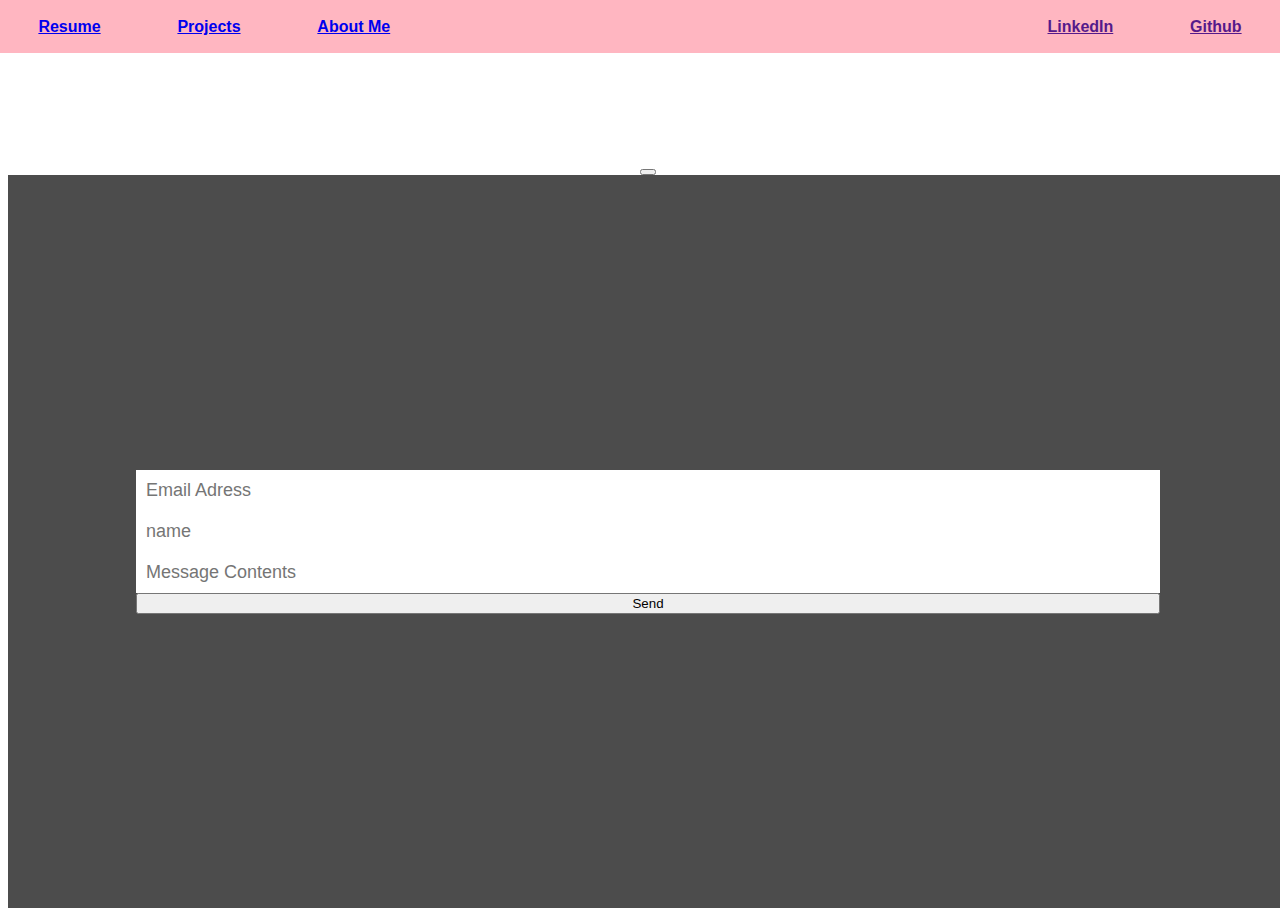
==== index.html @ 1354abca "email contact works" ====
<!DOCTYPE html>
<html lang="en">
<head>
    <meta charset="UTF-8">
    <meta http-equiv="X-UA-Compatible" content="IE=edge">
    <meta name="viewport" content="width=device-width, initial-scale=1.0">
    <link rel="stylesheet" href="style.css">
    <title>Document</title>
</head>
<body>
    <header>
      <nav>
        <ul id="localLink">
            <li><a href="resume/resume.html">Resume</a></li>
            <li><a href="projects/projects.html">Projects</a></li>
            <li><a href="aboutme/aboutme.html">About Me</a></li>
        </ul>
        <ul id="socialLink">
            <li><a href="">LinkedIn</a></li>
            <li><a href="">Github</a></li>
        </ul>
      </nav>
    </header>
    <main>
        <img id="headshot" src="https://media-exp1.licdn.com/dms/image/C4E03AQFD0TmwiExnBQ/profile-displayphoto-shrink_200_200/0/1638375276649?e=1646265600&v=beta&t=7QZLfo0iU7UwpY_igMdiwx_wgqDIeSw9_ZGgUzxnGes">
        <h1>Brevan Bender</h1>
        <h3>Software Engineer, Web Developer, Outdoorsman</h3>
        <button id="emailMe"></button>
        <div id="modalContainer">
            <form action="https://formsubmit.co/bendercoding@gmail.com" method="POST">
                <input type="hidden" name="_subject" value="Portfolio Message">
                <input type="email" name="email" placeholder="Email Adress" class="formcontents" required>
                <input type="text" name="name" placeholder="name" class="formcontents" required>
                <input type="text" name="message" placeholder="Message Contents">
                <button type="submit" class="formcontents">Send</button>
           </form>
                      
        </div>
    </main>
    <script src="https://smtpjs.com/v3/smtp.js"></script>
    <script src="app.js"></script>
</body>
---- style.css ----
body {
      height: 100vh;
      width: 100vw;
      text-align: center;
      background: url("https://wallup.net/wp-content/uploads/2015/12/201341-volcano-Oregon-sunset-forest-snow-mountain-trees-snowy_peak-nature-winter-landscape.jpg");
      background-size: cover;
      background-position: center;
      color: white;
      font-family: helvetica;
      overflow: hidden;
    }
main{
    height: 100vh;
    display: flex;
    flex-direction: column;
    align-items: center;
    justify-content: center;
}
p {
      font-size: 22px;
    }
input {
      border: 0;
      padding: 10px;
      font-size: 18px;
    }
    input[type="submit"] {
      background: red;
      color: white;
    }
    
#headshot{
     border-radius: 50%;
     border: 3px solid black;
    animation: pulse-animation 7s infinite;
    }
@keyframes pulse-animation {
      0%{box-shadow: 0 0 0 5px #FFE5B4}
     20%{box-shadow: 0 0 0 5px #1F3EDE}
     40%{box-shadow: 0 0 0 5px #BF1FDE}    
     100%{box-shadow: 0 0 0 5px #FFE5B4}
     }
header{
    top: 0;
    left: 0;
    position: fixed;
    display: flex;
    background-color: lightpink;
}
nav{
    display: flex;
    justify-content: space-between;
    width: 100vw;

}
nav ul{
    display: flex;
    justify-content: space-evenly;
    list-style: none;
    margin: default 3vw;
    padding: 0%;
}
ul li{
    margin: auto 3vw;
    line-height: 15px;
    font-size: smaller;
}
ul li:hover{
    background-color: purple;
}
#modalContainer{
    display: flex;
    flex-direction: column;
    align-items: center;
    justify-content: center;
    background: rgba(0, 0, 0, 0.7);
    width: 100vw;
    height: 100vh;
}
form{
    display: flex;
    flex-direction: column;
    width: 80vw;
    border-radius: 10px;
}
.formContents{
    margin: 3vh auto;
}
textarea{
    width: 90%;
}
@media (min-width: 760px){
    header{
        font-weight: bolder;
        font-size: larger;
    }
}
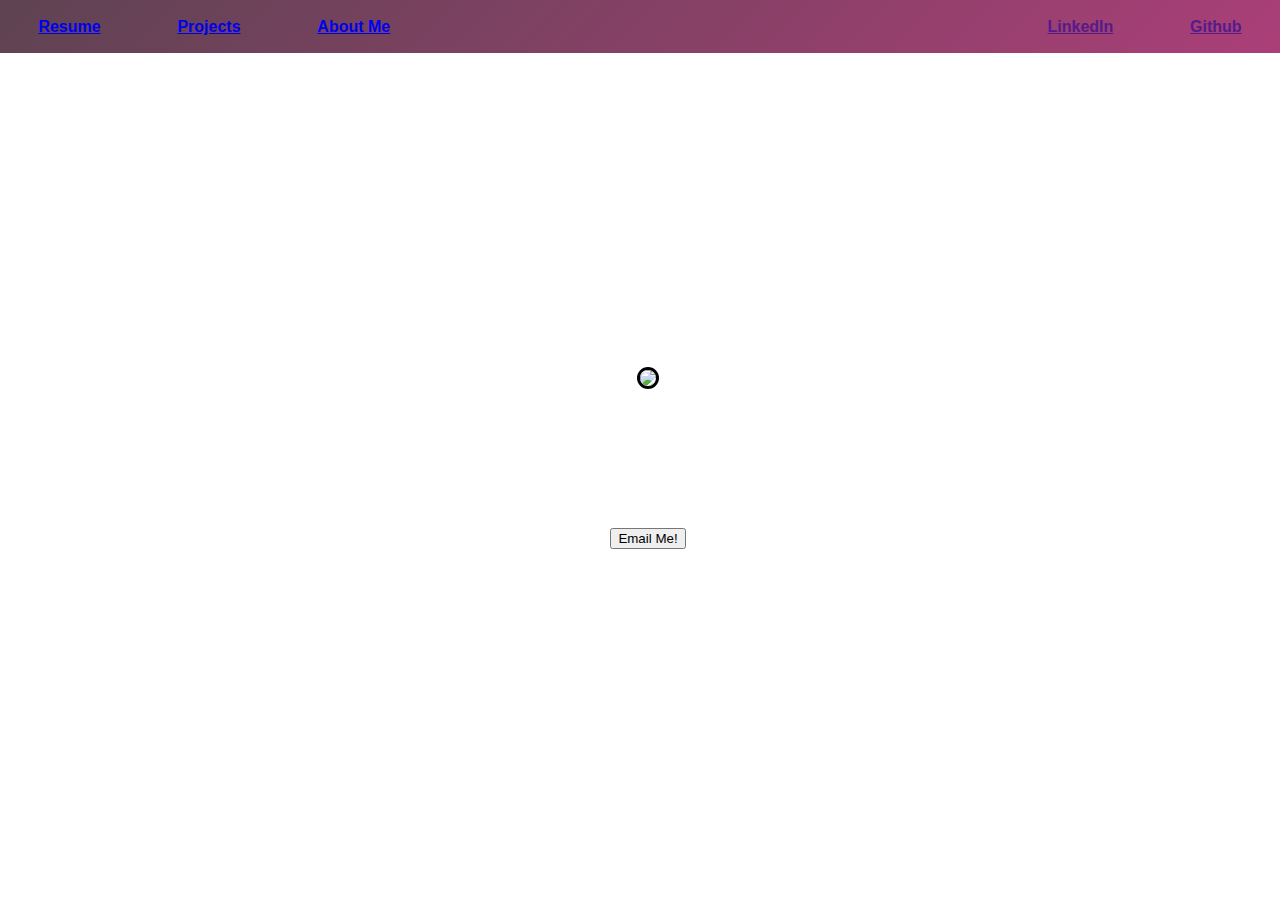
==== commit 33d73040: "every page is built out and responsive" ====
--- a/index.html
+++ b/index.html
@@ -25,19 +25,20 @@
         <img id="headshot" src="https://media-exp1.licdn.com/dms/image/C4E03AQFD0TmwiExnBQ/profile-displayphoto-shrink_200_200/0/1638375276649?e=1646265600&v=beta&t=7QZLfo0iU7UwpY_igMdiwx_wgqDIeSw9_ZGgUzxnGes">
         <h1>Brevan Bender</h1>
         <h3>Software Engineer, Web Developer, Outdoorsman</h3>
-        <button id="emailMe"></button>
-        <div id="modalContainer">
-            <form action="https://formsubmit.co/bendercoding@gmail.com" method="POST">
-                <input type="hidden" name="_subject" value="Portfolio Message">
-                <input type="email" name="email" placeholder="Email Adress" class="formcontents" required>
-                <input type="text" name="name" placeholder="name" class="formcontents" required>
-                <input type="text" name="message" placeholder="Message Contents">
-                <button type="submit" class="formcontents">Send</button>
-           </form>
-                      
-        </div>
+        <button id="emailMe">Email Me!</button>
     </main>
-    <script src="https://smtpjs.com/v3/smtp.js"></script>
+    <div id="modalContainer">
+        <h3>Please Fill Out The Form Below</h3>
+        <form action="https://formsubmit.co/bendercoding@gmail.com" method="POST">
+            <input type="hidden" name="_subject" value="Portfolio Message">
+            <input type="email" name="email" placeholder="Email Adress" class="formContents" required>
+            <input type="text" name="name" placeholder="Name" class="formContents" required>
+            <input type="text" name="message" placeholder="Message Contents" class="formContents">
+            <button type="submit" class="formContents">Send</button>
+            <button id="closeThis">X</button>        
+       </form>
+    </div>
+    <script src="https://ajax.googleapis.com/ajax/libs/jquery/3.5.1/jquery.min.js"></script>
     <script src="app.js"></script>
 </body>
   --- a/style.css
+++ b/style.css
@@ -45,7 +45,9 @@
     left: 0;
     position: fixed;
     display: flex;
-    background-color: lightpink;
+    background: linear-gradient(-45deg, #dfbbb1, #f56476, #e43f6f, #be3e82, #5e4352);
+    background-size: 500% 500%;
+    animation: gradient 10s ease infinite;
 }
 nav{
     display: flex;
@@ -76,12 +78,35 @@
     background: rgba(0, 0, 0, 0.7);
     width: 100vw;
     height: 100vh;
+    position: fixed;
+    z-index: 1;
+    display: none;
+}
+#modalContainer h3{
+    margin-top: 20vh;
 }
 form{
     display: flex;
     flex-direction: column;
     width: 80vw;
     border-radius: 10px;
+    background: linear-gradient(-45deg, #dfbbb1, #f56476, #e43f6f, #be3e82, #5e4352);
+    background-size: 500% 500%;
+    margin: 5vh auto;
+    animation: gradient 5s ease infinite;
+    position: relative;
+}
+@keyframes gradient {
+    0%{
+        background-position: 0% 50%;
+    }
+    50%{
+        background-position: 100% 50%;
+    }
+    100%{
+        background-position: 0% 50%;
+    }
+    
 }
 .formContents{
     margin: 3vh auto;
@@ -89,6 +114,15 @@
 textarea{
     width: 90%;
 }
+#modalContainer{
+    top: 0;
+    left: 0;
+}
+#closeThis{
+    position: absolute;
+    top: 0;
+    right: 0;
+}
 @media (min-width: 760px){
     header{
         font-weight: bolder;
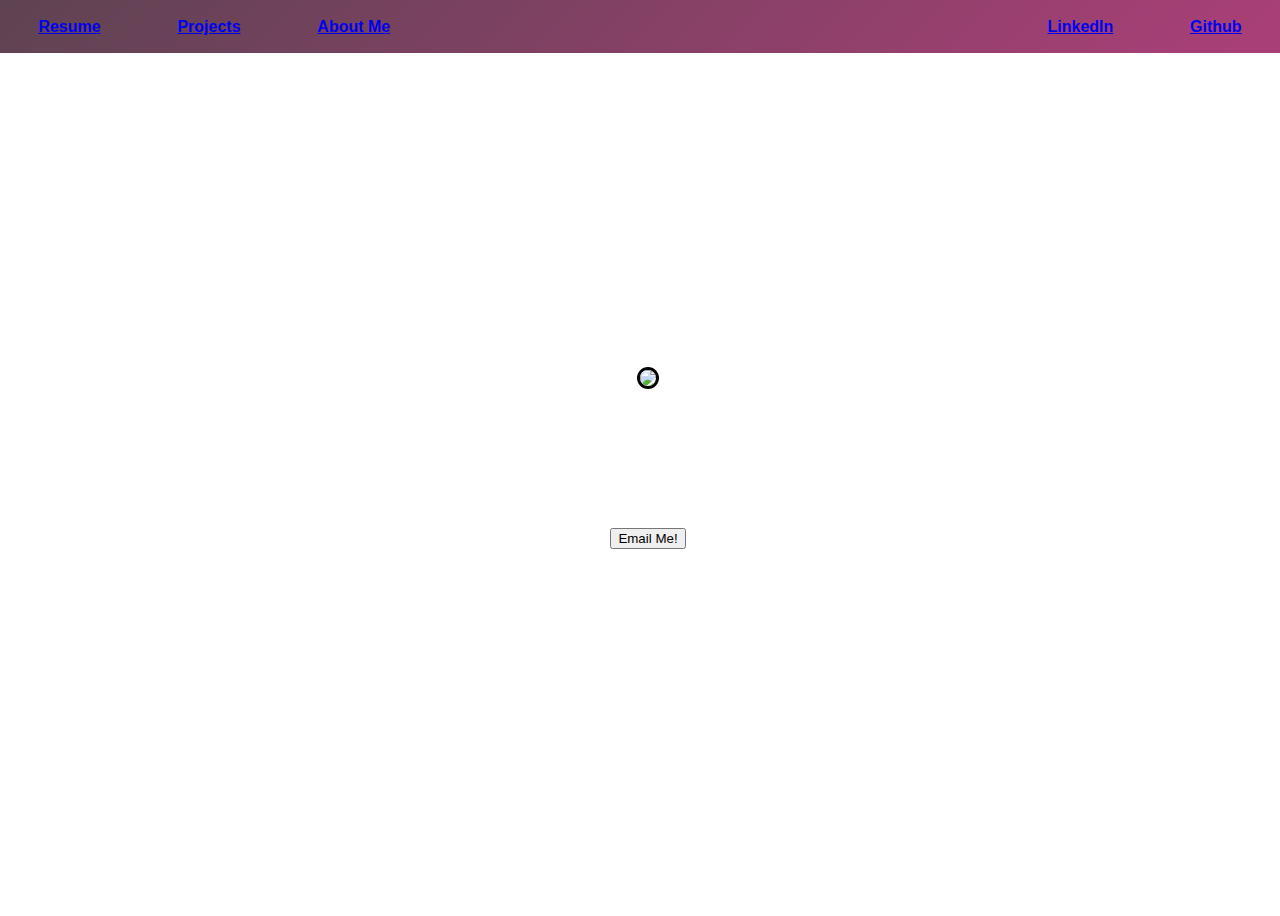
==== commit d021c15b: "linked socials" ====
--- a/index.html
+++ b/index.html
@@ -16,8 +16,8 @@
             <li><a href="aboutme/aboutme.html">About Me</a></li>
         </ul>
         <ul id="socialLink">
-            <li><a href="">LinkedIn</a></li>
-            <li><a href="">Github</a></li>
+            <li><a href="https://www.linkedin.com/in/brevan-bender/">LinkedIn</a></li>
+            <li><a href="https://www.linkedin.com/in/brevan-bender/">Github</a></li>
         </ul>
       </nav>
     </header>
--- a/style.css
+++ b/style.css
@@ -35,11 +35,13 @@
     animation: pulse-animation 7s infinite;
     }
 @keyframes pulse-animation {
-      0%{box-shadow: 0 0 0 5px #FFE5B4}
-     20%{box-shadow: 0 0 0 5px #1F3EDE}
-     40%{box-shadow: 0 0 0 5px #BF1FDE}    
-     100%{box-shadow: 0 0 0 5px #FFE5B4}
-     }
+    0%{box-shadow: 0 0 0 5px #8A7CEF}
+    12.5%{box-shadow: 0 0 0 5px #1F3EDE}
+    37.5%{box-shadow: 0 0 0 5px #7646C5}
+    62.5%{box-shadow: 0 0 0 5px #BF1FDE}    
+    87.5%{box-shadow: 0 0 0 5px#F5B9FF}
+    100%{box-shadow: 0 0 0 5px #8A7CEF;}
+    }
 header{
     top: 0;
     left: 0;
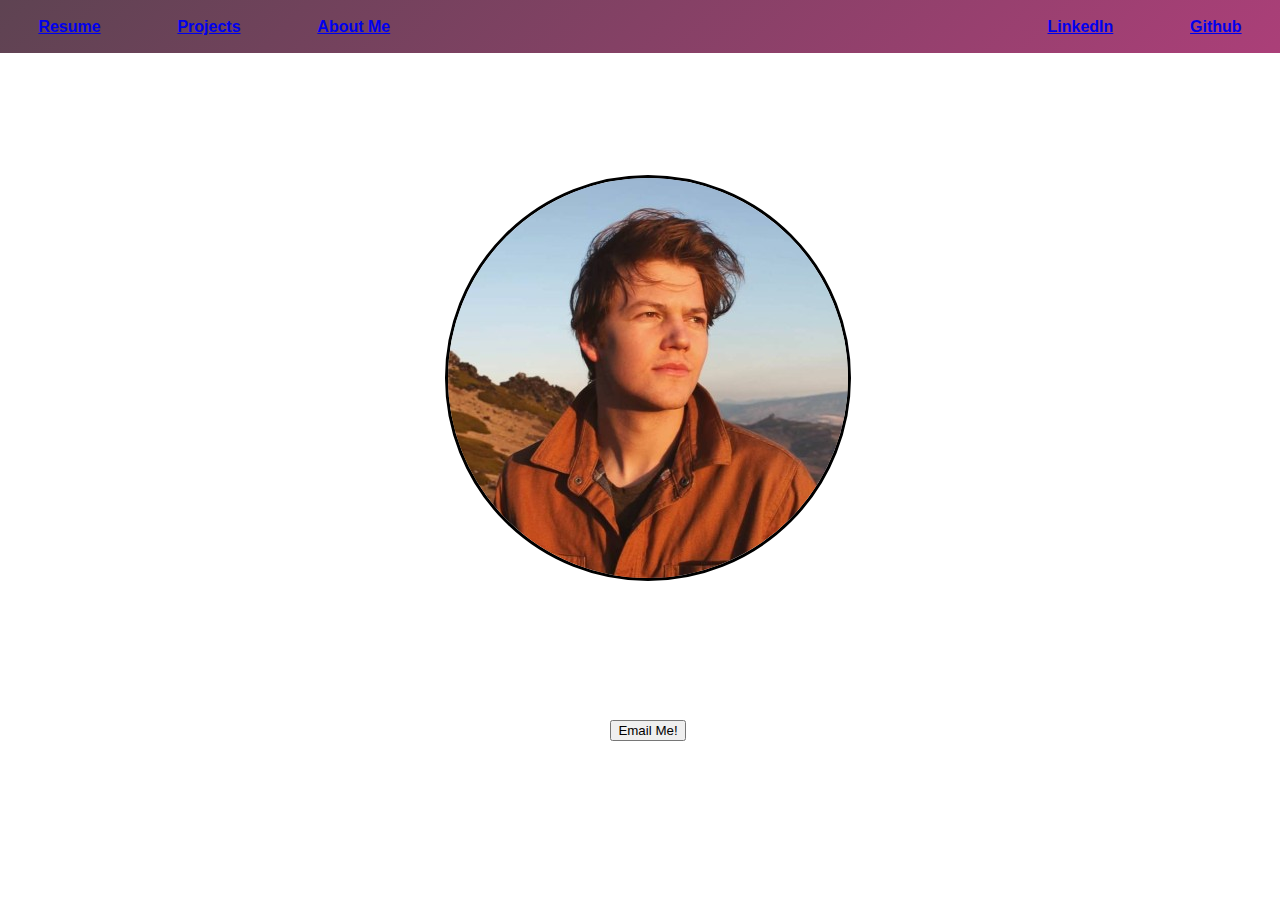
==== commit a2327ca5: "fixed picture link" ====
--- a/index.html
+++ b/index.html
@@ -17,12 +17,12 @@
         </ul>
         <ul id="socialLink">
             <li><a href="https://www.linkedin.com/in/brevan-bender/">LinkedIn</a></li>
-            <li><a href="https://www.linkedin.com/in/brevan-bender/">Github</a></li>
+            <li><a href="https://github.com/BrevanBender">Github</a></li>
         </ul>
       </nav>
     </header>
     <main>
-        <img id="headshot" src="https://media-exp1.licdn.com/dms/image/C4E03AQFD0TmwiExnBQ/profile-displayphoto-shrink_200_200/0/1638375276649?e=1646265600&v=beta&t=7QZLfo0iU7UwpY_igMdiwx_wgqDIeSw9_ZGgUzxnGes">
+        <img id="headshot" src="./assets/brevanHeadshot.jpg">
         <h1>Brevan Bender</h1>
         <h3>Software Engineer, Web Developer, Outdoorsman</h3>
         <button id="emailMe">Email Me!</button>
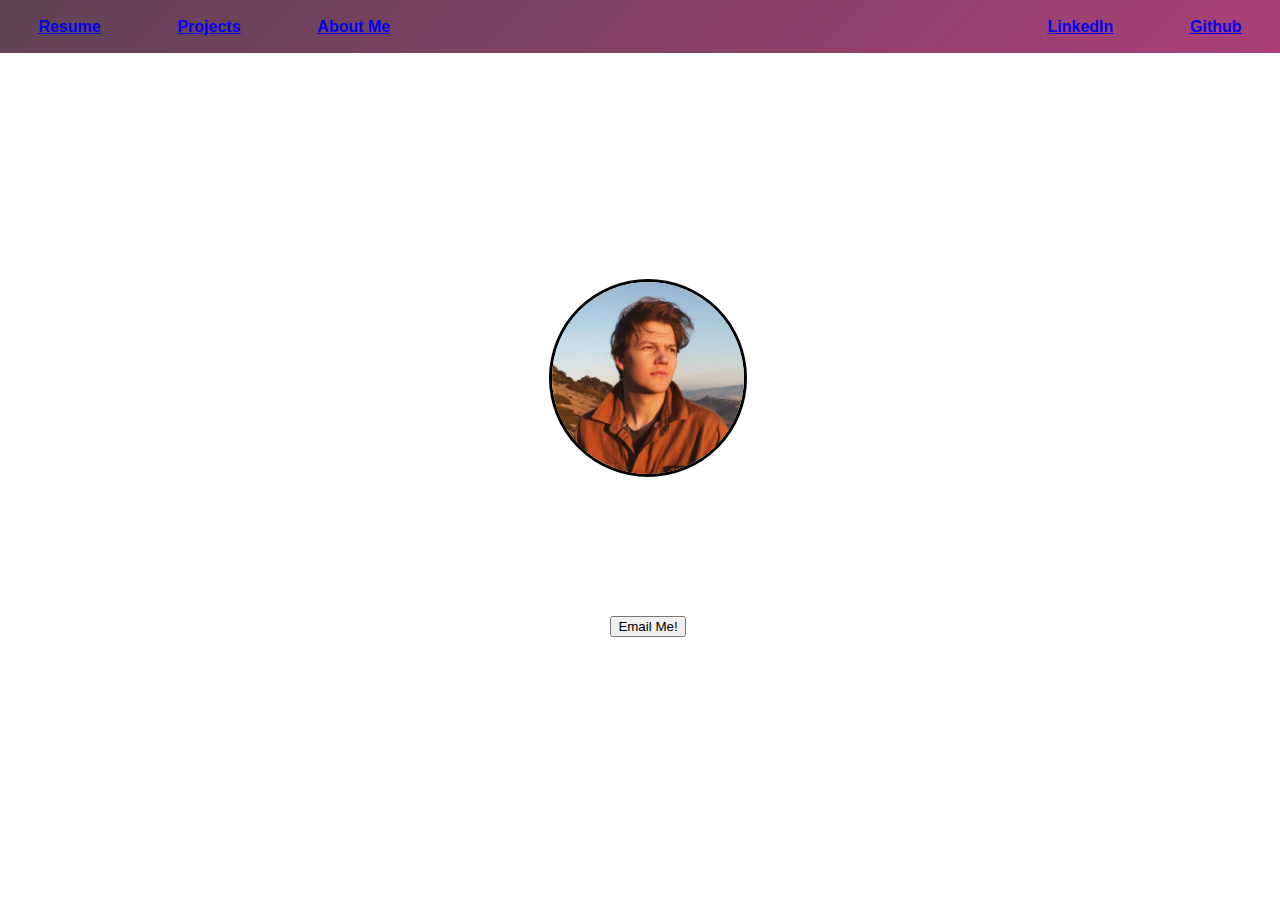
==== commit 75bb8c15: "minor changes" ====
--- a/index.html
+++ b/index.html
@@ -33,7 +33,7 @@
             <input type="hidden" name="_subject" value="Portfolio Message">
             <input type="email" name="email" placeholder="Email Adress" class="formContents" required>
             <input type="text" name="name" placeholder="Name" class="formContents" required>
-            <input type="text" name="message" placeholder="Message Contents" class="formContents">
+            <input type="text" name="message" placeholder="Message Content" class="formContents">
             <button type="submit" class="formContents">Send</button>
             <button id="closeThis">X</button>        
        </form>
--- a/style.css
+++ b/style.css
@@ -31,6 +31,7 @@
     
 #headshot{
      border-radius: 50%;
+     width: 15vw;
      border: 3px solid black;
     animation: pulse-animation 7s infinite;
     }
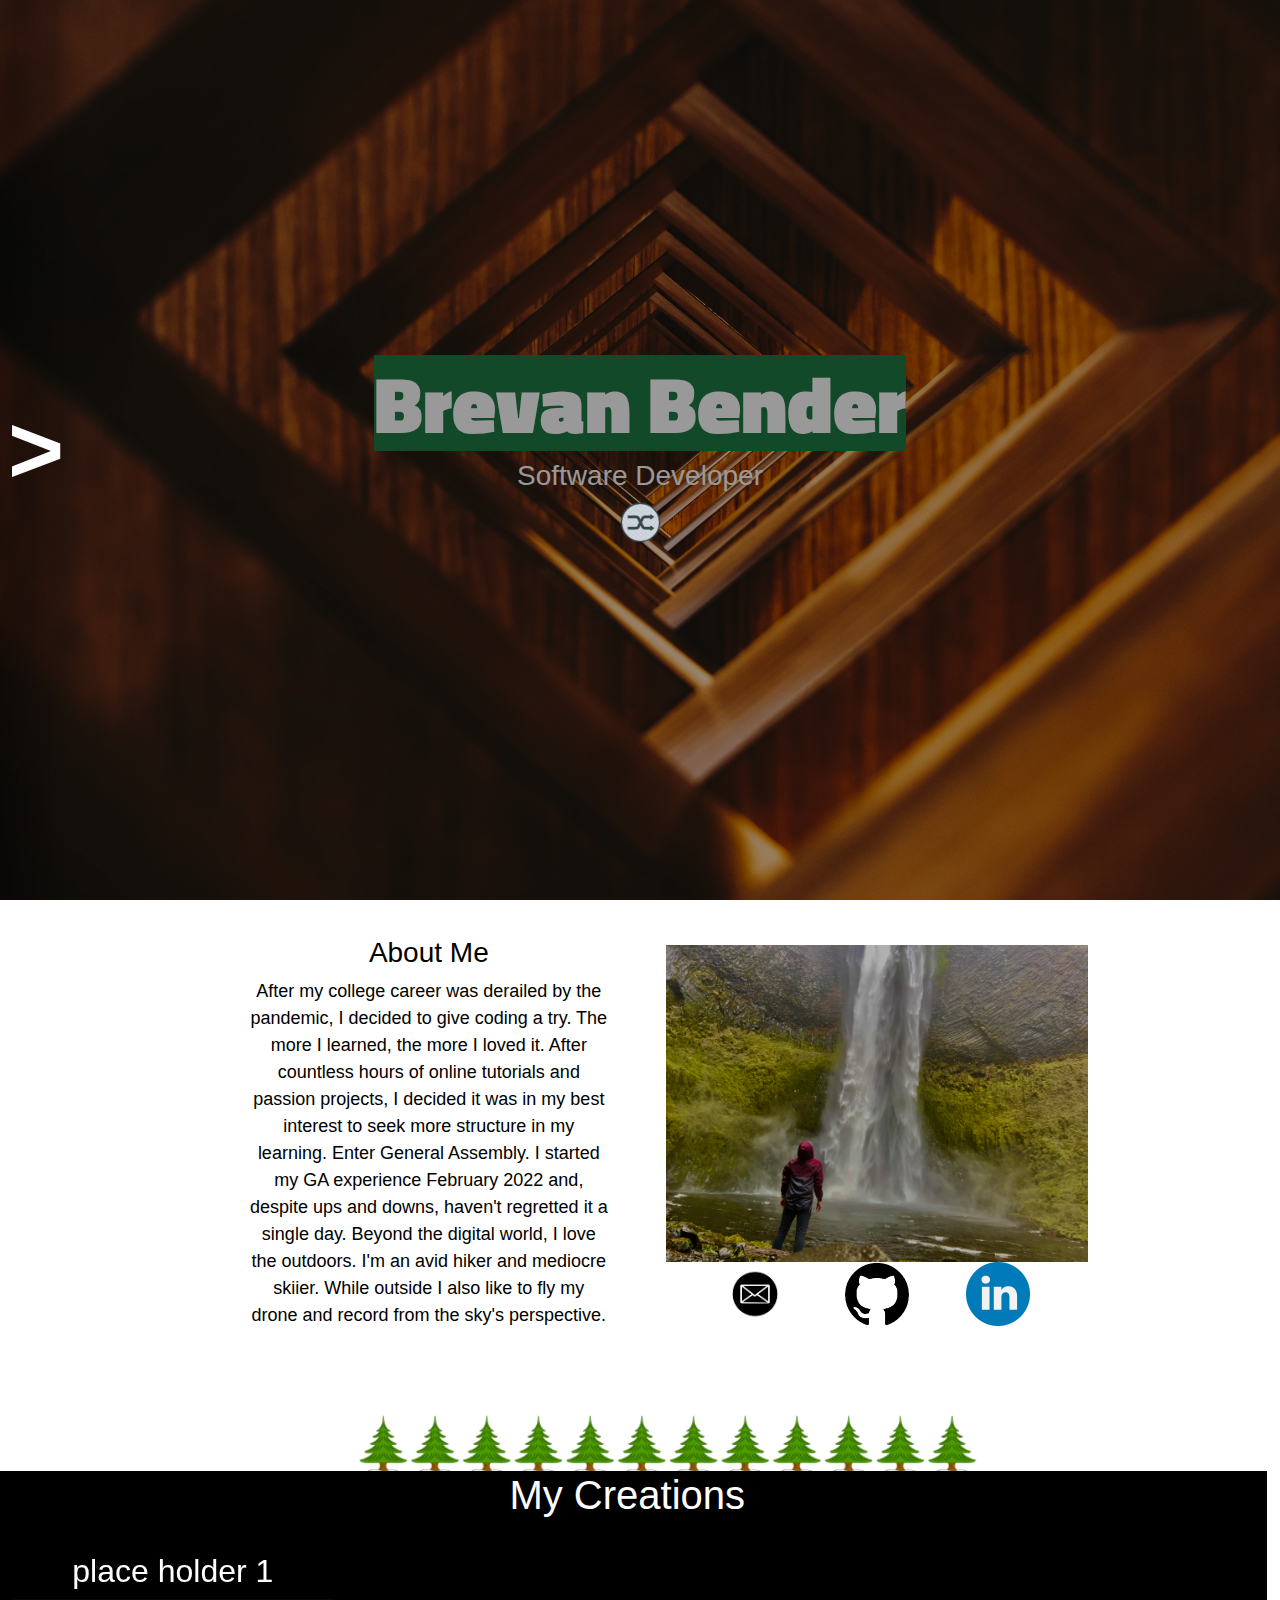
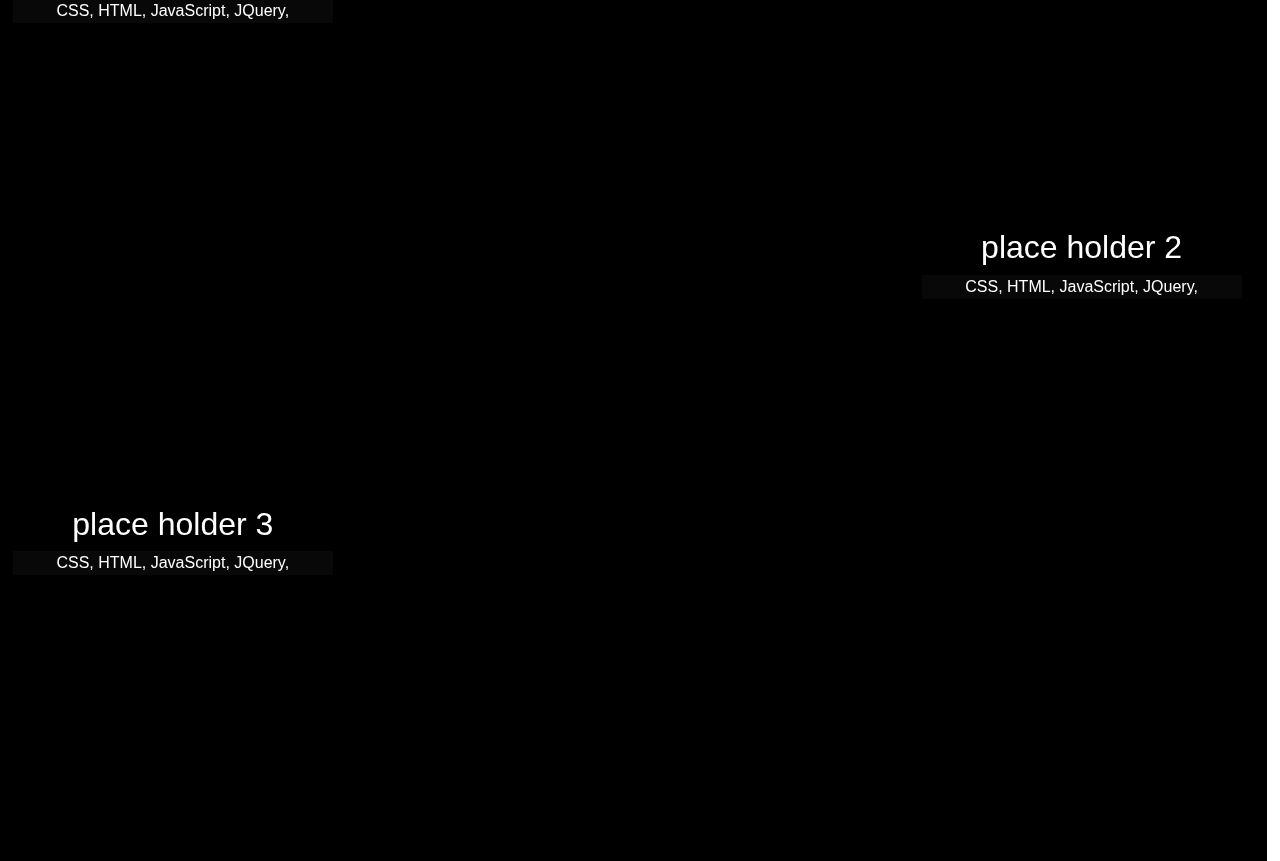
==== commit c8d662a9: "still more work to do" ====
--- a/index.html
+++ b/index.html
@@ -4,41 +4,93 @@
     <meta charset="UTF-8">
     <meta http-equiv="X-UA-Compatible" content="IE=edge">
     <meta name="viewport" content="width=device-width, initial-scale=1.0">
+    <link rel="stylesheet" href="https://cdn.jsdelivr.net/npm/bootstrap@4.0.0/dist/css/bootstrap.min.css" integrity="sha384-Gn5384xqQ1aoWXA+058RXPxPg6fy4IWvTNh0E263XmFcJlSAwiGgFAW/dAiS6JXm" crossorigin="anonymous">
+    <link rel="preconnect" href="https://fonts.googleapis.com">
+    <link rel="preconnect" href="https://fonts.gstatic.com" crossorigin>
+    <link href="https://fonts.googleapis.com/css2?family=Titillium+Web:wght@900&display=swap" rel="stylesheet">
     <link rel="stylesheet" href="style.css">
     <title>Document</title>
 </head>
 <body>
     <header>
-      <nav>
-        <ul id="localLink">
-            <li><a href="resume/resume.html">Resume</a></li>
-            <li><a href="projects/projects.html">Projects</a></li>
-            <li><a href="aboutme/aboutme.html">About Me</a></li>
-        </ul>
-        <ul id="socialLink">
-            <li><a href="https://www.linkedin.com/in/brevan-bender/">LinkedIn</a></li>
-            <li><a href="https://github.com/BrevanBender">Github</a></li>
-        </ul>
-      </nav>
+        <div id="navigation">
+
+            <div>
+                <ul id="desktopNav">
+                        <li>About Me</li>
+                        <li>Skills</li>
+                        <li id="toproj">Projects</li>
+                </ul>
+            </div>
+            
+            <div id="arrowHover">
+                >
+            </div>
     </header>
     <main>
-        <img id="headshot" src="./assets/brevanHeadshot.jpg">
-        <h1>Brevan Bender</h1>
-        <h3>Software Engineer, Web Developer, Outdoorsman</h3>
-        <button id="emailMe">Email Me!</button>
+        <div id="intro">
+            <h1>Brevan Bender</h1>
+            <h3 id="taglines">Software Engineer, Web Developer, Outdoorsman</h3>
+            <img src="./assets/shuffle-removebg-preview.png" alt="" id="shuffle">
+            
+        </div>
+        <div id="blurCover">
+
+        </div>
+        <div id="modalContainer">
+            <h3>Please Fill Out The Form Below</h3>
+            <form action="https://formsubmit.co/bendercoding@gmail.com" method="POST">
+                <input type="hidden" name="_subject" value="Portfolio Message">
+                <input type="email" name="email" placeholder="Email Adress" class="formContents" required>
+                <input type="text" name="name" placeholder="Name" class="formContents" required>
+                <input type="text" name="message" placeholder="Message Content" class="formContents">
+                <button type="submit" class="formContents">Send</button>
+                <button id="closeThis">X</button>        
+        </form>
+
+        </div>
+
+        <div id="mainSect">
+            <div id="mainText">
+                <h3>
+                    About Me
+                </h3>
+                <p>
+                    After my college career was derailed by the pandemic, I decided to give coding a try. The more I learned, the more I loved it. After countless hours of online tutorials and passion projects, I decided it was in my best interest to seek more structure in my learning. Enter General Assembly. I started my GA experience February 2022 and, despite ups and downs, haven't regretted it a single day. Beyond the digital world, I love the outdoors. I'm an avid hiker and mediocre skiier. While outside I also like to fly my drone and record from the sky's perspective.
+                </p>
+            </div>
+
+            <div id="contactandPhoto">
+                <img src="./assets/about-me2.jpg" alt="" id="waterfallpic">
+                <div id="buttons">
+                    <img src="./assets/emailIcon-removebg-preview.png" alt="" id="emailMe">
+                    <img src="./assets/githubicon-removebg-preview.png" alt="" href="">
+                    <img src="./assets/linkedinicon.png" alt="" href="">
+                </div>
+            </div>
+            <img src="./assets/tree screenshot.png" alt="" id="treeLine">
+        </div>
+
+        <section id="projects" class="slide">
+            <h1 id="onlyText">My Creations</h1>
+            <div id="project-container">
+            </div>
+            <div class="modalCont" id="proj1Cont">
+                            
+            </div>
+            <div class="modalCont" id="proj2Cont">
+                            
+            </div>
+            <div class="modalCont" id="proj3Cont">
+                            
+            </div>
+        </section>
+
+            <script src="https://code.jquery.com/jquery-3.2.1.slim.min.js" integrity="sha384-KJ3o2DKtIkvYIK3UENzmM7KCkRr/rE9/Qpg6aAZGJwFDMVNA/GpGFF93hXpG5KkN" crossorigin="anonymous"></script>
+            <script src="https://cdn.jsdelivr.net/npm/popper.js@1.12.9/dist/umd/popper.min.js" integrity="sha384-ApNbgh9B+Y1QKtv3Rn7W3mgPxhU9K/ScQsAP7hUibX39j7fakFPskvXusvfa0b4Q" crossorigin="anonymous"></script>
+            <script src="https://cdn.jsdelivr.net/npm/bootstrap@4.0.0/dist/js/bootstrap.min.js" integrity="sha384-JZR6Spejh4U02d8jOt6vLEHfe/JQGiRRSQQxSfFWpi1MquVdAyjUar5+76PVCmYl" crossorigin="anonymous"></script>
+        <script src="https://ajax.googleapis.com/ajax/libs/jquery/3.5.1/jquery.min.js"></script>
+        <script src="app.js"></script>
     </main>
-    <div id="modalContainer">
-        <h3>Please Fill Out The Form Below</h3>
-        <form action="https://formsubmit.co/bendercoding@gmail.com" method="POST">
-            <input type="hidden" name="_subject" value="Portfolio Message">
-            <input type="email" name="email" placeholder="Email Adress" class="formContents" required>
-            <input type="text" name="name" placeholder="Name" class="formContents" required>
-            <input type="text" name="message" placeholder="Message Content" class="formContents">
-            <button type="submit" class="formContents">Send</button>
-            <button id="closeThis">X</button>        
-       </form>
-    </div>
-    <script src="https://ajax.googleapis.com/ajax/libs/jquery/3.5.1/jquery.min.js"></script>
-    <script src="app.js"></script>
 </body>
   --- a/style.css
+++ b/style.css
@@ -2,19 +2,85 @@
       height: 100vh;
       width: 100vw;
       text-align: center;
-      background: url("https://wallup.net/wp-content/uploads/2015/12/201341-volcano-Oregon-sunset-forest-snow-mountain-trees-snowy_peak-nature-winter-landscape.jpg");
       background-size: cover;
       background-position: center;
       color: white;
       font-family: helvetica;
-      overflow: hidden;
-    }
-main{
+      overflow-x: hidden;
+    }
+
+#navigation{
+        width: 15vw;
+        background: linear-gradient(to right, rgba(0, 0, 0, 1), rgba(0, 0, 0, .0));
+        height: 100vh;
+        position: fixed;
+        display: flex;
+        align-items: center;
+        justify-content: flex-end;
+        left: -10vw;
+        transition: all .7s;
+        z-index: 2002;
+    }
+#navigation ul{
+        list-style-type: none;
+        display: flex;
+        flex-direction: column;
+        justify-content: center;
+        align-items: flex-start;
+        opacity: 0;
+        transition: all .7s;
+        font-size: 2.3rem;
+    }
+#desktopNav li{
+        margin: 15vh auto auto auto;
+        color: #1e7a45;
+    }
+#shuffle{
+    z-index: 2005;
+    height: 5vh;
+    cursor: pointer;
+}
+#arrowHover{
+        font-size: 5em;
+        transition: all .7s;
+    }
+#navigation li:hover{
+        color: #201E1F;
+        background-color: white;
+    }
+    
+
+#intro{
     height: 100vh;
-    display: flex;
+    z-index: 2000;
+    background: url('./assets/arfan-abdulazeez-GVYRkT5f1tA-unsplash.jpg');
+    background-size: cover;
+    background-position: center;
+    display: flex;
+    background-attachment: fixed;
     flex-direction: column;
     align-items: center;
     justify-content: center;
+    
+}
+#blurCover{
+    width: 100vw;
+    height: 100vh;
+    background-color: rgba(0, 0, 0, 0.4);
+    z-index: 2001;
+    position: absolute;
+    top: 0;
+}
+#intro h1{
+    font-family: 'Titillium Web', sans-serif;
+    font-weight: 900;
+    font-size: 5rem;
+    color: white;
+    background-color: #1e7a45;
+}
+
+#intro button{
+    z-index: 2005;
 }
 p {
       font-size: 22px;
@@ -40,39 +106,58 @@
     12.5%{box-shadow: 0 0 0 5px #1F3EDE}
     37.5%{box-shadow: 0 0 0 5px #7646C5}
     62.5%{box-shadow: 0 0 0 5px #BF1FDE}    
-    87.5%{box-shadow: 0 0 0 5px#F5B9FF}
+    87.5%{box-shadow: 0 0 0 5px #F5B9FF}
     100%{box-shadow: 0 0 0 5px #8A7CEF;}
     }
-header{
-    top: 0;
-    left: 0;
-    position: fixed;
-    display: flex;
-    background: linear-gradient(-45deg, #dfbbb1, #f56476, #e43f6f, #be3e82, #5e4352);
-    background-size: 500% 500%;
-    animation: gradient 10s ease infinite;
-}
-nav{
-    display: flex;
-    justify-content: space-between;
-    width: 100vw;
-
-}
+
+
 nav ul{
     display: flex;
     justify-content: space-evenly;
     list-style: none;
-    margin: default 3vw;
+    margin: default;
     padding: 0%;
 }
 ul li{
     margin: auto 3vw;
-    line-height: 15px;
-    font-size: smaller;
-}
-ul li:hover{
-    background-color: purple;
-}
+    height: 100%;
+}
+
+
+#mainSect{
+    display: flex;
+    flex-wrap: wrap;
+    color: black;
+    align-content: center;
+    align-items: flex-start;
+    width: 70vw;
+    margin: auto;
+    position: relative;
+}
+#treeLine{
+    position: absolute;
+    margin: auto;
+    height: 9vh;
+    bottom: -12vh;
+    width: 50vw;
+    left: 12.5vw;
+}
+#buttons{
+    display: flex;
+    align-items: center;
+    justify-content: space-evenly;
+}
+#buttons img{
+    width: 5vw;
+}
+#waterfall{
+    margin-right: 8vw;
+    width: 20vw;
+}
+p{
+    font-size: large;
+}
+
 #modalContainer{
     display: flex;
     flex-direction: column;
@@ -126,9 +211,252 @@
     top: 0;
     right: 0;
 }
+#projects{
+    width: 100vw;
+    left:  -1vw;
+    display: flex;
+    flex-wrap: wrap;
+    margin: auto;
+    flex-direction: column;
+    align-items: center;
+    background-color: black;
+}
+.navButton{
+    background-color: #be3e82;
+}
+
+.techHolder{
+    background-color: rgba(11, 12, 12, 0.7);
+}
+.projName{
+    position: relative;
+    z-index: 1;
+    font-size: 2em;
+}
+.closeButton{
+    z-index: 9999;
+}
+.projSect{
+    position: relative;
+    z-index: 1;
+    background: transparent;
+    height: 30vw;
+    width: 30vh;
+    margin: 2vw;
+    background-position: center;
+    background-size: cover;
+    transform-style: preserve-3d;
+
+}
+
+.projSect:nth-of-type(odd) .projName::after{
+    content: "";
+    position: absolute;
+    top: -0.25rem;
+    left: 0;
+    bottom: -0.25rem;
+    width: 0%;
+    transition: width 450ms;
+    background: rgb(57, 87, 10);
+    z-index: -1;
+    max-width: 100%;
+}
+
+.projSect:nth-of-type(even) .projName::after{
+    content: "";
+    position: absolute;
+    top: -0.25rem;
+    left: 100%;
+    bottom: -0.25rem;
+    width: 0%;
+    transition: width 450ms, left 450ms;
+    background: rgb(110, 103, 39);
+    z-index: -1;
+    max-width: 100%;
+}
+#mainText{
+    width: 40%;
+    margin: 4vh auto;
+}
+.projSect:nth-of-type(odd):hover .projName::after{
+    width: 25vw;
+}
+.projSect:nth-of-type(even):hover .projName::after{
+    width: 25vw;
+    left: 0%;
+}
+.projSect:nth-of-type(odd):after{
+    content: "";
+    position: absolute;
+    top: 0;
+    left: 0;
+    bottom: 0;
+    width: 0%;
+    max-width: 100vw;
+    transition: width 450ms 450ms;
+    background: rgb(110, 103, 39);
+    z-index: 0;
+    max-width: 100vw;
+    transform: translateZ(-1px);
+}
+.projSect:nth-of-type(even):after{
+    content: "";
+    position: absolute;
+    top: 0;
+    left: 100%;
+    bottom: 0;
+    width: 0%;
+    max-width: 100vw;
+    transition: width 450ms 450ms, left 450ms 450ms;
+    background: rgb(57, 87, 10);
+    z-index: 0;
+    max-width: 100vw;
+    transform: translateZ(-1px);
+}
+.projSect:nth-of-type(odd):hover::after{
+    width: 100vw;
+}
+.projSect:nth-of-type(even):hover::after{
+    width: 100vw;
+    left: -100vw;
+}
+.modals{
+    position: relative;
+    height: 60vh;
+    width: 60vw;
+    display: none;
+    margin: 20vh 20vw;
+    background-color: rgb(53, 95, 23);
+    display: flex;
+    flex-direction: column;
+    z-index: -1;
+    pointer-events: auto;
+}
+.modals button:nth-of-type(2){
+    display: none;
+}
+.modals img{
+    width: 30%;
+    height: 40%;
+    margin: 0 auto;
+}
+.modalCont{
+    position: fixed;
+    background-color: rgba(11, 12, 12, 0.7);
+    top: 0;
+    left: 0;
+    width: 100vw;
+    height: 100vh;
+    z-index: 1;
+    display: none;
+}
+.closeButton{
+    position: absolute;
+    top: 0;
+    right: 0;
+    background-color: rgb(104, 87, 16);
+    width: 8%;
+}
+#waterfallpic{
+    width: 33vw;
+    margin-top: 5vh;
+}
+.closeButton:hover{
+    background-color: aliceblue;
+}
 @media (min-width: 760px){
     header{
         font-weight: bolder;
         font-size: larger;
     }
+    #project-container{
+        display: flex;
+        flex-direction: column;
+    }
+    .projSect:nth-of-type(2n){
+        align-self: flex-end;
+    }
+    #projects{
+        margin-top: 10vh;
+        position: relative;
+        display: block;
+        flex-direction: column;
+        width: 100%;
+        height: 110vh;
+        justify-content: center;
+        align-items: center;
+        
+    }
+    #onlyText{
+        position: relative;
+        color: white;
+    }
+    .projSect .projName{
+        position: relative;
+        z-index: 1;
+        font-size: 2em;
+    }
+    .projSect{
+        top: 0;
+        left: 0;
+        width: 25vw;
+        height: 25vh;
+        object-fit: cover;
+        background-size: cover;
+        background-position: center;
+    }
+    .hideme:nth-of-type(odd){
+        margin-left: 35vw;
+        width: 45vw;
+        color: black;
+    }
+    #proj2p{
+        margin-left: -60vw;
+        width: 45vw;
+        }
+    #hidemetoo{
+        display: none;
+    }
+    .projSect:nth-of-type(odd):hover .projName::after{
+        width: 25vw;
+    }
+    .projSect:nth-of-type(even):hover .projName::after{
+        width: 25vw;
+        left: 0%;
+    }
+    .projSect:nth-of-type(odd):after{
+        content: "";
+        position: absolute;
+        top: 0;
+        left: 0;
+        bottom: 0;
+        width: 0%;
+        max-width: 100vw;
+        transition: width 450ms 450ms;
+        background: rgb(110, 103, 39);
+        z-index: 0;
+        max-width: 100vw;
+        transform: translateZ(-1px);
+    }
+    .projSect:nth-of-type(even):after{
+        content: "";
+        position: absolute;
+        top: 0;
+        left: 100%;
+        bottom: 0;
+        width: 0%;
+        max-width: 100vw;
+        transition: width 450ms 450ms, left 450ms 450ms;
+        background: rgb(57, 87, 10);
+        z-index: 0;
+        max-width: 100vw;
+        transform: translateZ(-1px);
+    }
+    .projSect:nth-of-type(odd):hover::after{
+        width: 100vw;
+    }
+    .projSect:nth-of-type(even):hover::after{
+        width: 100vw;
+        left: -100vw;
+    }
 }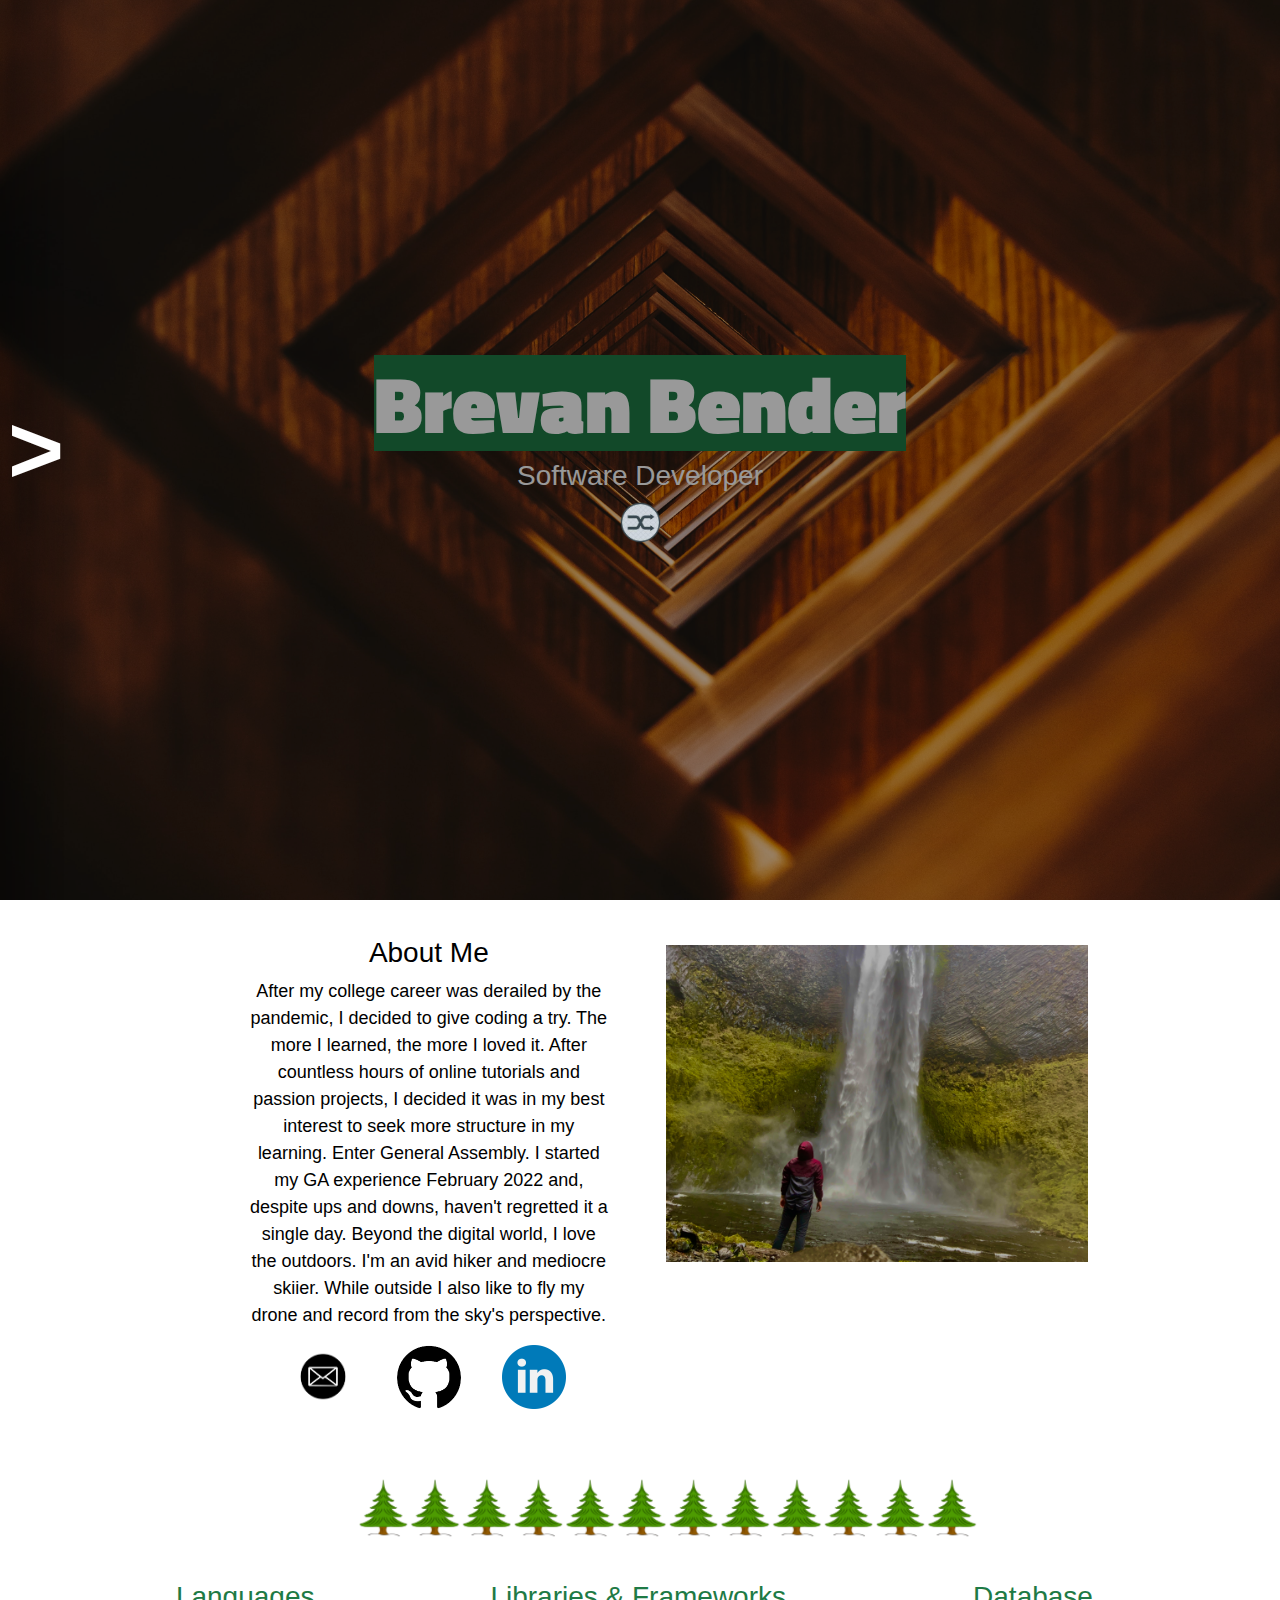
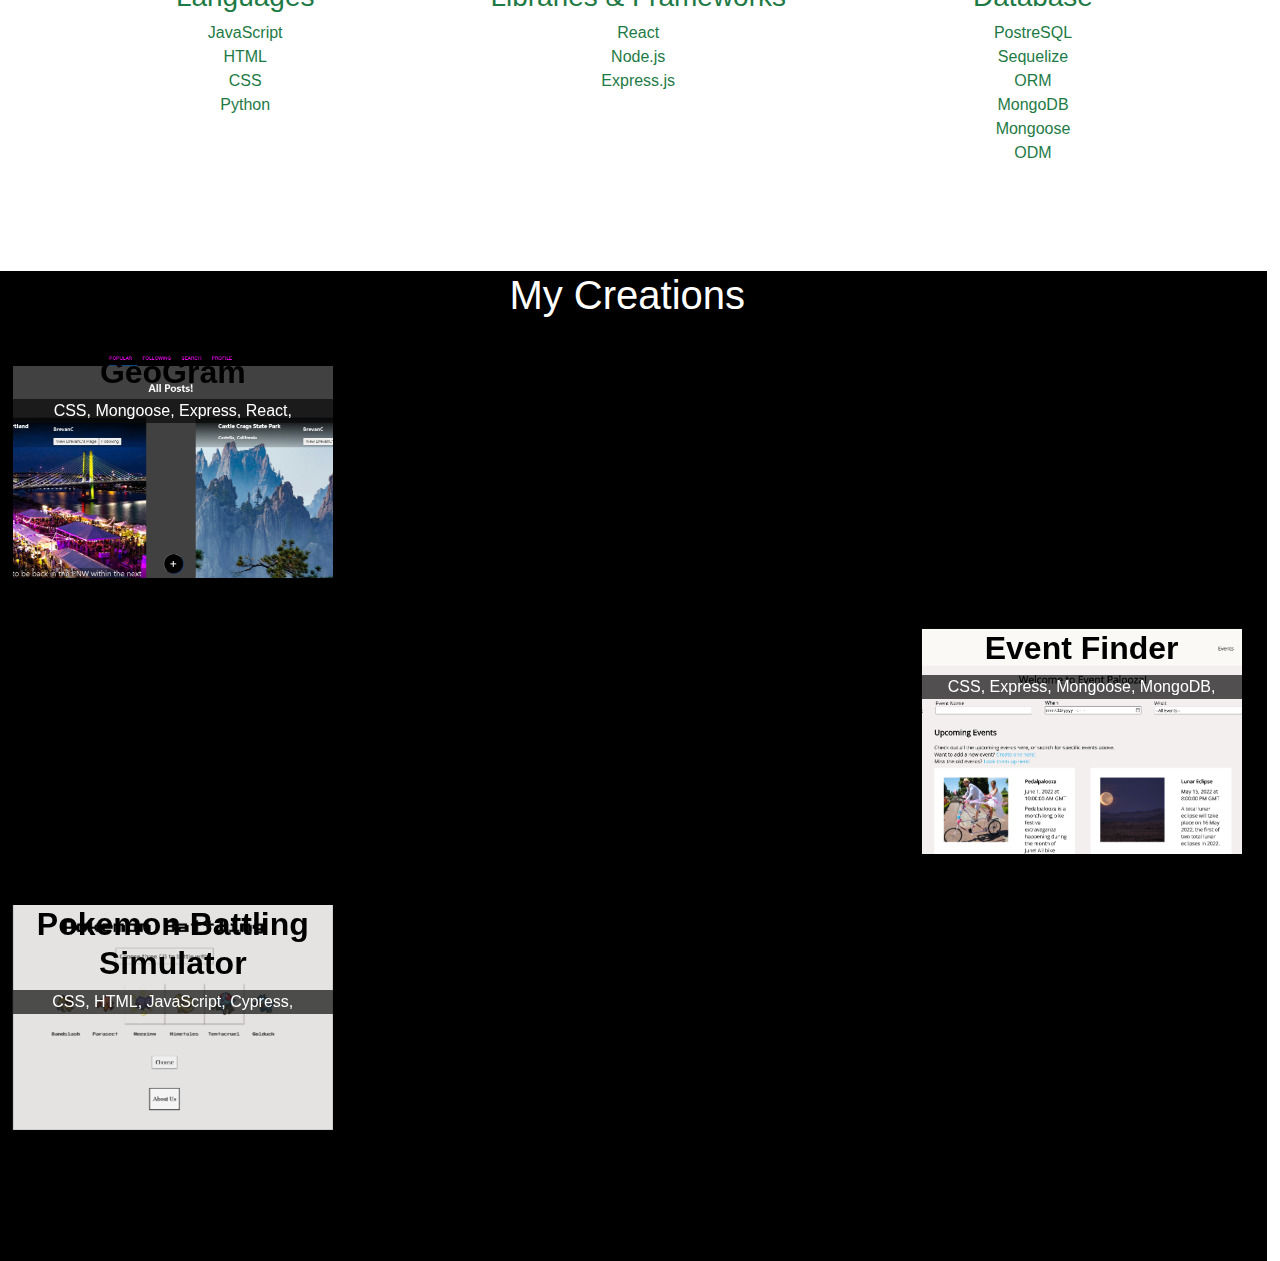
==== commit 1d62ff2f: "almost done" ====
--- a/index.html
+++ b/index.html
@@ -17,7 +17,7 @@
 
             <div>
                 <ul id="desktopNav">
-                        <li>About Me</li>
+                        <li id="toabout">About Me</li>
                         <li>Skills</li>
                         <li id="toproj">Projects</li>
                 </ul>
@@ -51,26 +51,56 @@
         </div>
 
         <div id="mainSect">
-            <div id="mainText">
+            <section id="mainText">
                 <h3>
                     About Me
                 </h3>
                 <p>
                     After my college career was derailed by the pandemic, I decided to give coding a try. The more I learned, the more I loved it. After countless hours of online tutorials and passion projects, I decided it was in my best interest to seek more structure in my learning. Enter General Assembly. I started my GA experience February 2022 and, despite ups and downs, haven't regretted it a single day. Beyond the digital world, I love the outdoors. I'm an avid hiker and mediocre skiier. While outside I also like to fly my drone and record from the sky's perspective.
                 </p>
-            </div>
-
-            <div id="contactandPhoto">
-                <img src="./assets/about-me2.jpg" alt="" id="waterfallpic">
                 <div id="buttons">
                     <img src="./assets/emailIcon-removebg-preview.png" alt="" id="emailMe">
                     <img src="./assets/githubicon-removebg-preview.png" alt="" href="">
                     <img src="./assets/linkedinicon.png" alt="" href="">
                 </div>
+            </section>
+
+            <div id="contactandPhoto">
+                <img src="./assets/about-me2.jpg" alt="" id="waterfallpic">
             </div>
             <img src="./assets/tree screenshot.png" alt="" id="treeLine">
         </div>
-
+        <section id="skills">
+            
+            <Div id="languages">
+                <h3>Languages</h3>
+                <ul>
+                    <li>JavaScript</li>
+                    <li>HTML</li>
+                    <li>CSS</li>
+                    <li>Python</li>
+                </ul>
+            </Div>
+            <Div id="librariesandFrameworks">
+                <h3>Libraries & Frameworks</h3>
+                <ul>
+                    <li>React</li>
+                    <li>Node.js</li>
+                    <li>Express.js</li>
+                </ul>
+            </Div>
+            <Div id="Database">
+                <h3>Database</h3>
+                <ul>
+                    <li>PostreSQL</li>
+                    <li>Sequelize</li>
+                    <li>ORM</li>
+                    <li>MongoDB</li>
+                    <li>Mongoose</li>
+                    <li>ODM</li>
+                </ul>
+            </Div>
+        </section>
         <section id="projects" class="slide">
             <h1 id="onlyText">My Creations</h1>
             <div id="project-container">
--- a/style.css
+++ b/style.css
@@ -387,14 +387,22 @@
         align-items: center;
         
     }
+    .hideme{
+        margin-top: -6vh;
+    }
     #onlyText{
         position: relative;
+        color: white;
+    }
+    .projSect .projName:first{
         color: white;
     }
     .projSect .projName{
         position: relative;
         z-index: 1;
         font-size: 2em;
+        color: black;
+        font-weight: 700;
     }
     .projSect{
         top: 0;
@@ -423,6 +431,30 @@
     .projSect:nth-of-type(even):hover .projName::after{
         width: 25vw;
         left: 0%;
+    }
+    #skills{
+        display: flex;
+        color: #1e7a45;
+        margin-top: 15vh;
+        align-items: flex-start;
+        justify-content: space-evenly;
+    }
+    #skills ul{
+        list-style: none;
+        display: flex;
+        flex-direction: column;
+        padding: 0;
+    }
+    #skills div{
+        display: flex;
+        flex-direction: column;
+        justify-content: center;
+    }
+    .buttonHolder{
+        position: absolute;
+        width: 50%;
+        left: 25%;
+        bottom: 0%;
     }
     .projSect:nth-of-type(odd):after{
         content: "";
